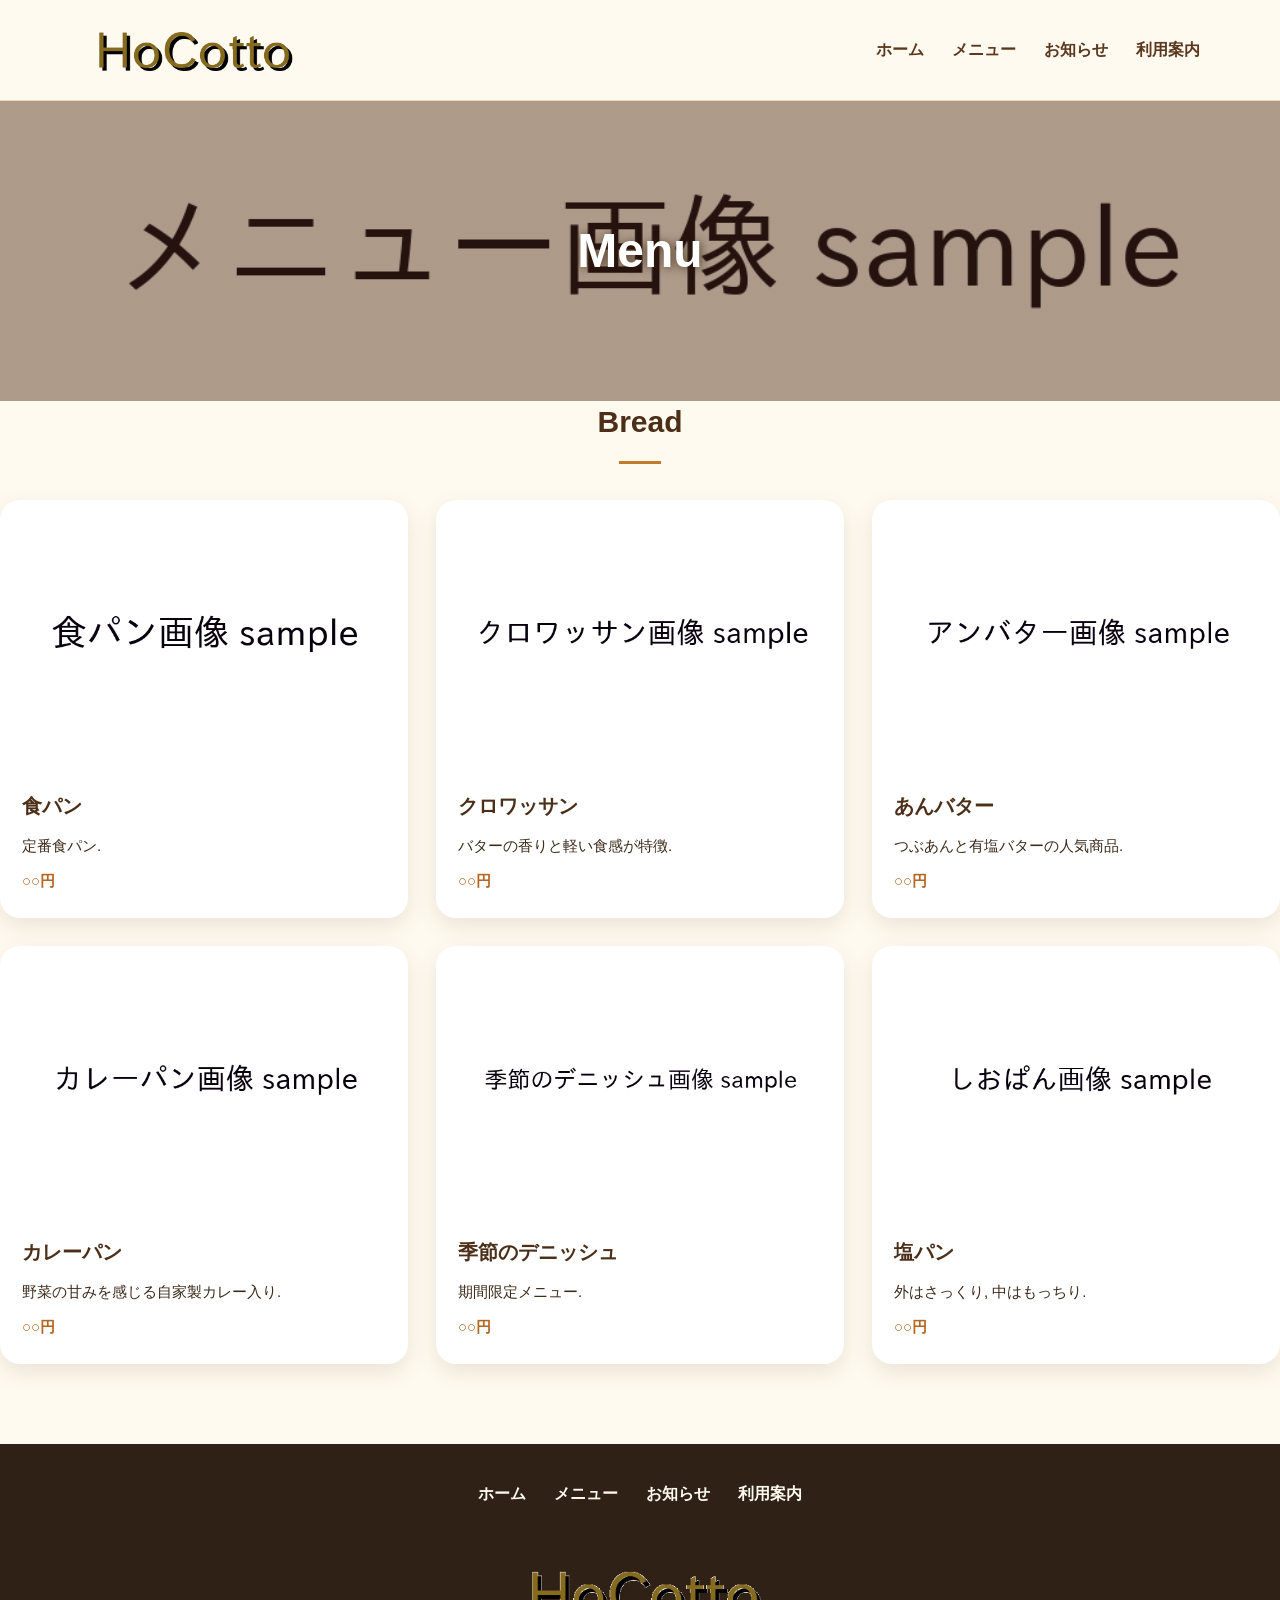
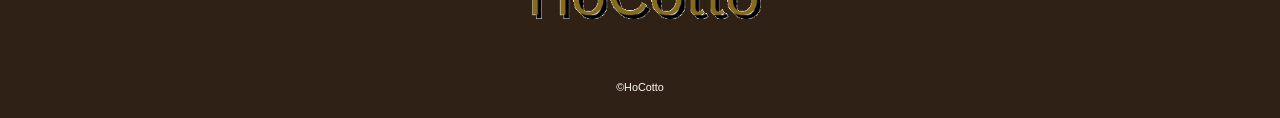
==== menu.html @ 26f9aa6a "Add files via upload" ====
<!DOCTYPE html>
<html>
    <head>
        <meta charset="UTF-8">
        
        <title>HoCotto メニュー</title>
        <meta name="description" content="HoCotto　メニューページ">
        <meta name="viewport" content="width=device-width">
        <link href="css/common.css" rel="stylesheet">
        <link href="css/menu.css" rel="stylesheet">
        <script src="js/toggle-menu.js"></script>
    </head>
    <body>
        
        <header class="header">
            <div class="header-inner">
                
                <a class="header-logo" href="index.html"><img src="images/common/logo.png" alt="こむぎ日和ベーカリー"></a>
                <button class="toggle-menu-button" aria-label="メニューを開く"></button>
                <div class="header-site-menu">
                    <nav class="site-menu">
                        <ul>
                            <li><a href="index.html">ホーム</a></li>
                            <li><a href="menu.html">メニュー</a></li>
                            <li><a href="news.html">お知らせ</a></li>
                            <li><a href="guide.html">利用案内</a></li>
                        </ul>
                    </nav>
                </div>
            </div>
        </header>
        <main class="main">
            
            <div class="title">
                <h1>Menu</h1>
            </div>
            
            <h2 class="section-title">Bread</h2>
            <ul class="menu-list">
                    
                <li>
                    <img src="images/menu/bread_shokupan.jpg" alt="食パン">
                    <div class="menu-text">
                        <h3>食パン</h3>
                        <p>定番食パン.</p>
                        <p class="price">○○円</p>
                    </div>
                </li>
                    
                <li>
                    <img src="images/menu/bread_croissant.jpg" alt="クロワッサン">
                    <div class="menu-text">
                        <h3>クロワッサン</h3>
                        <p>バターの香りと軽い食感が特徴.</p>
                        <p class="price">○○円</p>
                    </div>
                </li>
                    
                <li>
                    <img src="images/menu/bread_an_butter.jpg" alt="あんバター">
                    <div class="menu-text">
                        <h3>あんバター</h3>
                        <p>つぶあんと有塩バターの人気商品.</p>
                        <p class="price">○○円</p>
                    </div>
                </li>
                    
                <li>
                    <img src="images/menu/bread_curry.jpg" alt="カレーパン">
                    <div class="menu-text">
                        <h3>カレーパン</h3>
                        <p>野菜の甘みを感じる自家製カレー入り.</p>
                        <p class="price">○○円</p>
                    </div>
                </li>
                    
                <li>
                    <img src="images/menu/bread_seasonal_danish.jpg" alt="季節のデニッシュ">
                    <div class="menu-text">
                        <h3>季節のデニッシュ</h3>
                        <p>期間限定メニュー.</p>
                        <p class="price">○○円</p>
                    </div>
                </li>
                    
                <li>
                    <img src="images/menu/bread_salt_roll.jpg" alt="塩パン">
                    <div class="menu-text">
                        <h3>塩パン</h3>
                        <p>外はさっくり, 中はもっちり.</p>
                        <p class="price">○○円</p>
                    </div>
                </li>
            </ul>
            
        </main>
        <footer class="footer">
            
            <nav class="site-menu">
                <ul>
                    <li><a href="index.html">ホーム</a></li>
                    <li><a href="menu.html">メニュー</a></li>
                    <li><a href="news.html">お知らせ</a></li>
                    <li><a href="guide.html">利用案内</a></li>
                </ul>
            </nav>
            <a class="footer-logo" href="index.html"><img src="images/common/logo_footer.png" alt="ロゴ"></a>
            <p class="copyright"><small>&copy;HoCotto</small></p>
        </footer>
    </body>
</html>
---- css/common.css ----
@charset "utf-8";

*,
::before,
::after{
    padding: 0;
    margin: 0;
    box-sizing: border-box;
}

ul, ol{
    list-style: none;
}

a{
    color: inherit;
    text-decoration: none;
}

body{
    font-family: "Yu Gothic", "Hiragino Kaku Gothic ProN", sans-serif;
    font-size: 16px;
    color: #3b2a1a;
    line-height: 1.8;
    background-color: #fffaf0;
}

img{
    max-width: 100%;
    vertical-align: bottom;
}

.header{
    background-color: #fffaf0;
    border-bottom: 1px solid #ead8bc;
}

.header-inner{
    max-width: 1200px;
    height: 100px;
    margin-left: auto;
    margin-right: auto;
    padding-left: 40px;
    padding-right: 40px;
    display: flex;
    justify-content: space-between;
    align-items: center;
}

.header-logo{
    display: block;
    width: 220px;
}

.toggle-menu-button{
    display: none;
}

.site-menu ul{
    display: flex;
    gap: 28px;
}

.site-menu ul li a{
    font-weight: bold;
    color: #5b371d;
    transition: color 0.2s ease;
}

.site-menu ul li a:hover{
    color: #c47a2c;
}

.section-title{
    text-align: center;
    font-size: 30px;
    line-height: 1.4;
    color: #4c2f18;
}

.section-title::after{
    content: '';
    display: block;
    width: 42px;
    height: 3px;
    background-color: #c47a2c;
    margin: 18px auto 0;
}

.button-link{
    display: inline-block;
    min-width: 180px;
    padding: 12px 22px;
    border-radius: 999px;
    background-color: #8a4f24;
    color: #ffffff;
    font-weight: bold;
    text-align: center;
}
.button-link:hover{
    background-color: #c47a2c;
}

.footer{
    color: #fffaf0;
    background-color: #2f2116;
    padding-top: 36px;
    padding-bottom: 20px;
    display: flex;
    flex-direction: column;
    align-items: center;
    margin-top: 80px;
}

.footer .site-menu ul li a{
    color: #fffaf0;
}

.footer-logo{
    display: block;
    width: 260px;
    margin-top: 48px;
}

.copyright{
    font-size: 13px;
    margin-top: 44px;
}

@media(max-width: 800px){
    
    .header{
        position: fixed;
        top: 0;
        left: 0;
        right: 0;
        height: 58px;
        z-index: 10;
        box-shadow: 0 3px 8px rgba(0,0,0,0.12);
    }
    .header-inner{
        height: 100%;
        padding-left: 18px;
        padding-right: 18px;
        position: relative;
    }
    
    .header-logo{
        width: 150px;
    }
    
    .header-site-menu{
        position: absolute;
        top: 100%;
        left: 0;
        right: 0;
        color: #ffffff;
        background-color: #5b371d;
        padding-top: 28px;
        padding-bottom: 34px;
        display: none;
    }
    
    .header-site-menu.is-show{
        display: block;
    }
    
    .site-menu ul{
        display: block;
        text-align: center;
    }
    .site-menu ul li{
        margin-top: 16px;
    }
    .header-site-menu .site-menu ul li a{
        color: #ffffff;
    }
    
    .toggle-menu-button{
        display: block;
        width: 44px;
        height: 34px;
        background-image: url(../images/common/icon-menu.png);
        background-size: 50%;
        background-position: center;
        background-repeat: no-repeat;
        background-color: transparent;
        border: none;
        outline: none;
    }
    
    .main{
        padding-top: 58px;
    }
    .footer-logo{
        margin-top: 36px;
    }
    .copyright{
        margin-top: 34px;
    }
}
---- css/menu.css ----
@charset "utf-8";

.title{
    height: 300px;
    background-image: linear-gradient(rgba(74,39,14,0.45), rgba(74,39,14,0.45)), url(../images/menu/menu_main.jpg);
    background-repeat: no-repeat;
    background-position: center center;
    background-size: cover;
    display: flex;
    flex-direction: column;
    justify-content: center;
    align-items: center;
    color: #ffffff;
    text-shadow: 1px 1px 10px rgba(55,30,10,0.8);
}

.title h1{
    font-size: 48px;
    line-height: 1.2;
}


.menu-list{
    display: grid;
    grid-template-columns: repeat(3, 1fr);
    gap: 28px;
    margin-top: 36px;
}

.menu-list li{
    background-color: #ffffff;
    border-radius: 20px;
    overflow: hidden;
    box-shadow: 0 8px 22px rgba(93,55,25,0.12);
}

.menu-text{
    padding: 20px 22px 24px;
}
.menu-text h3{
    font-size: 20px;
    color: #4c2f18;
}
.menu-text p{
    font-size: 15px;
    margin-top: 8px;
}

.price{
    color: #b56622;
    font-weight: bold;
}



@media(max-width: 800px){
    .title{
        height: 230px;
    }
    .title h1{
        font-size: 38px;
    }
    .menu-list{
        grid-template-columns: 1fr;
    }
}
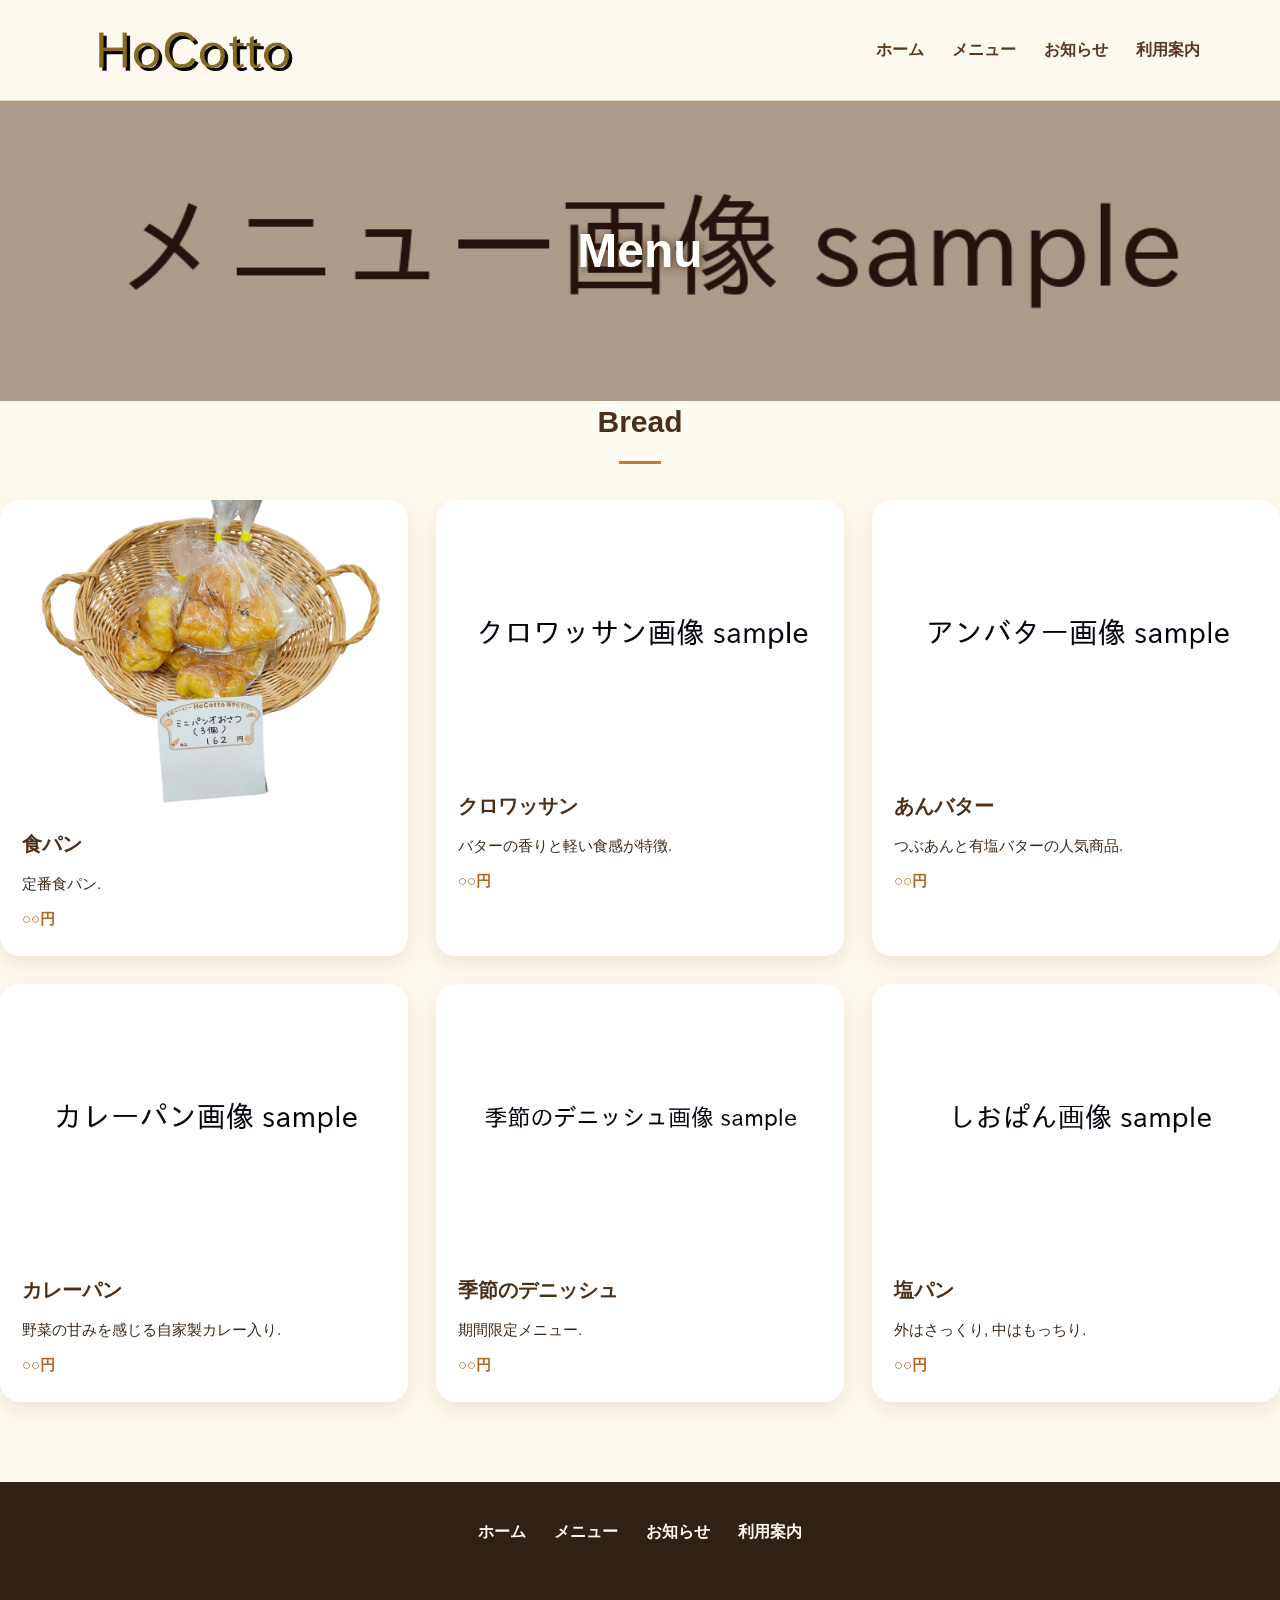
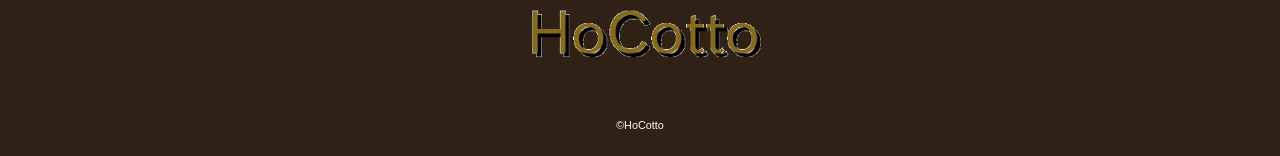
==== commit feaede94: "変更第3回目 alt = "ロゴ" ミニパンオおさつ" ====
--- a/menu.html
+++ b/menu.html
@@ -15,7 +15,7 @@
         <header class="header">
             <div class="header-inner">
                 
-                <a class="header-logo" href="index.html"><img src="images/common/logo.png" alt="こむぎ日和ベーカリー"></a>
+                <a class="header-logo" href="index.html"><img src="images/common/logo.png" alt="ロゴ"></a>
                 <button class="toggle-menu-button" aria-label="メニューを開く"></button>
                 <div class="header-site-menu">
                     <nav class="site-menu">
@@ -39,7 +39,7 @@
             <ul class="menu-list">
                     
                 <li>
-                    <img src="images/menu/bread_shokupan.jpg" alt="食パン">
+                    <img src="images/menu/ミニパンオおさつ.png" alt="食パン">
                     <div class="menu-text">
                         <h3>食パン</h3>
                         <p>定番食パン.</p>
--- a/css/common.css
+++ b/css/common.css
@@ -85,20 +85,6 @@
     height: 3px;
     background-color: #c47a2c;
     margin: 18px auto 0;
-}
-
-.button-link{
-    display: inline-block;
-    min-width: 180px;
-    padding: 12px 22px;
-    border-radius: 999px;
-    background-color: #8a4f24;
-    color: #ffffff;
-    font-weight: bold;
-    text-align: center;
-}
-.button-link:hover{
-    background-color: #c47a2c;
 }
 
 .footer{
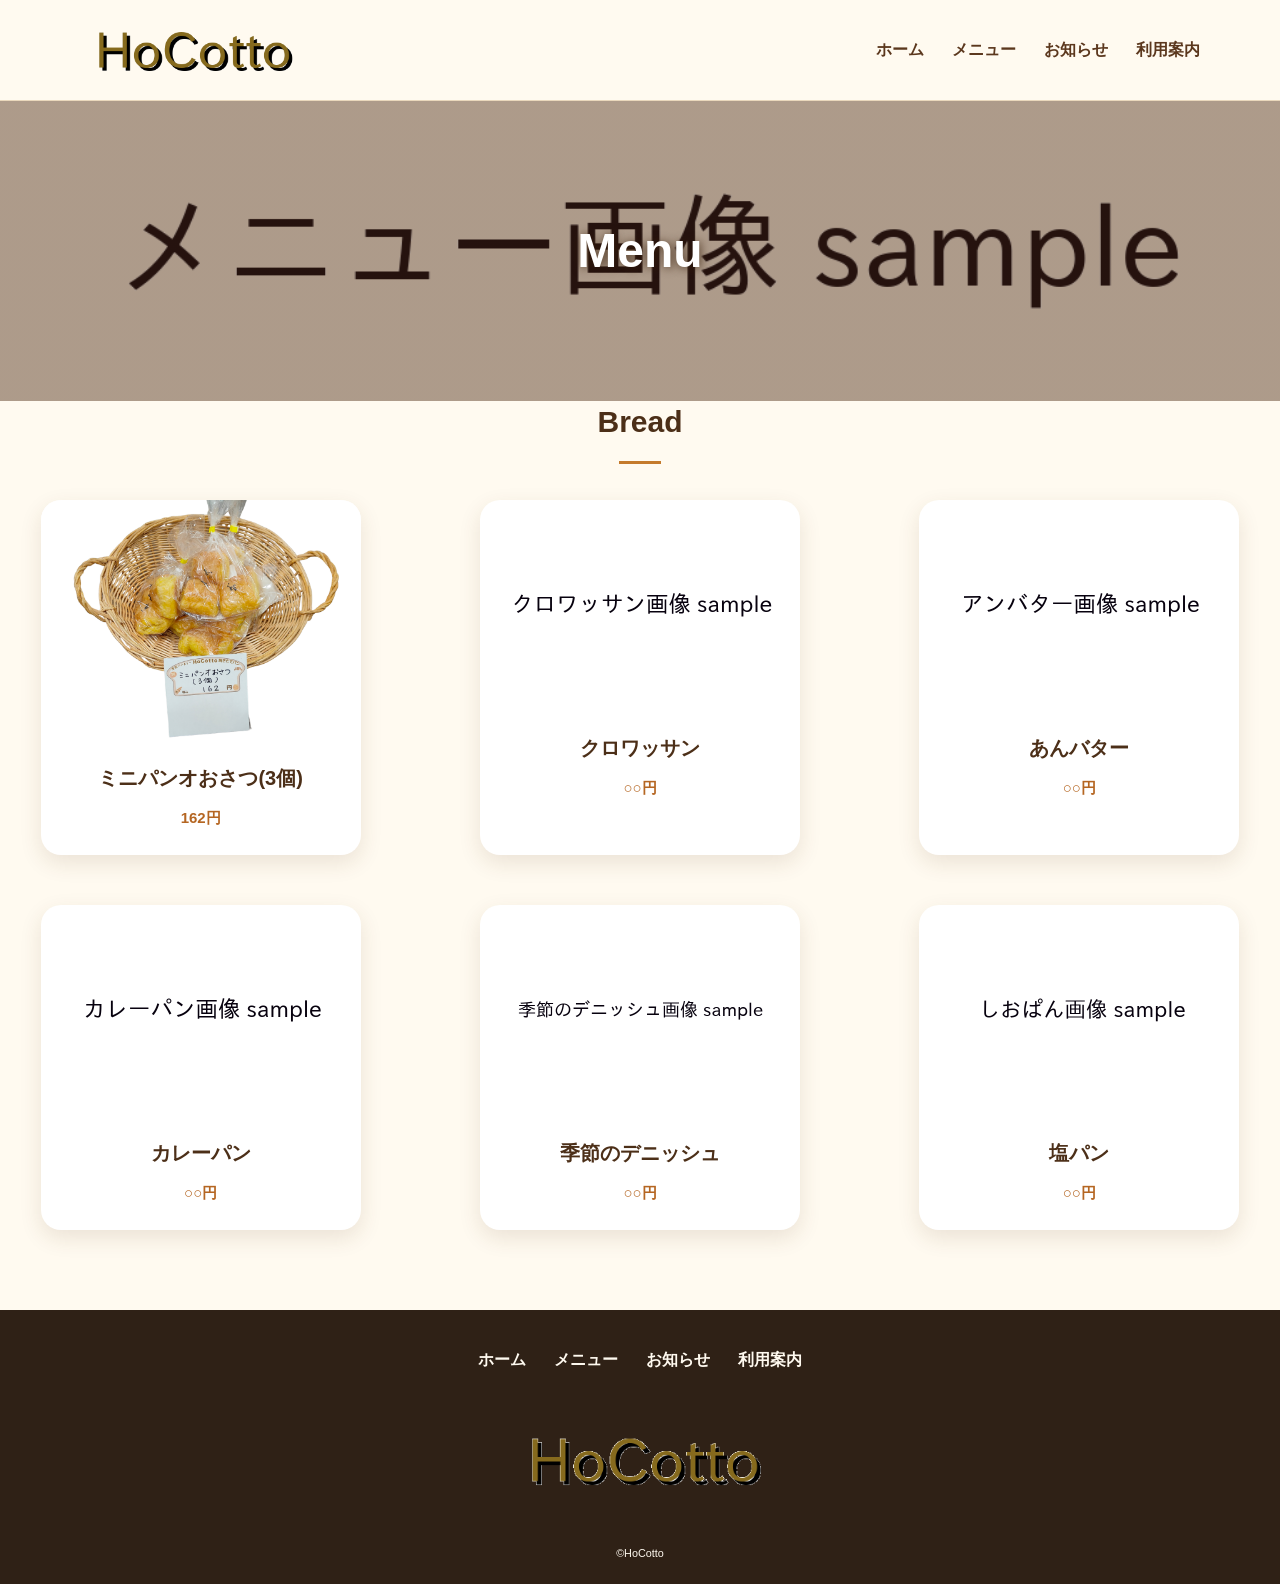
==== commit 87c02c72: "変更第4弾 menuのcss menuのhtml" ====
--- a/menu.html
+++ b/menu.html
@@ -41,9 +41,8 @@
                 <li>
                     <img src="images/menu/ミニパンオおさつ.png" alt="食パン">
                     <div class="menu-text">
-                        <h3>食パン</h3>
-                        <p>定番食パン.</p>
-                        <p class="price">○○円</p>
+                        <h3>ミニパンオおさつ(3個)</h3>
+                        <p class="price">162円</p>
                     </div>
                 </li>
                     
@@ -51,7 +50,6 @@
                     <img src="images/menu/bread_croissant.jpg" alt="クロワッサン">
                     <div class="menu-text">
                         <h3>クロワッサン</h3>
-                        <p>バターの香りと軽い食感が特徴.</p>
                         <p class="price">○○円</p>
                     </div>
                 </li>
@@ -60,7 +58,6 @@
                     <img src="images/menu/bread_an_butter.jpg" alt="あんバター">
                     <div class="menu-text">
                         <h3>あんバター</h3>
-                        <p>つぶあんと有塩バターの人気商品.</p>
                         <p class="price">○○円</p>
                     </div>
                 </li>
@@ -69,7 +66,6 @@
                     <img src="images/menu/bread_curry.jpg" alt="カレーパン">
                     <div class="menu-text">
                         <h3>カレーパン</h3>
-                        <p>野菜の甘みを感じる自家製カレー入り.</p>
                         <p class="price">○○円</p>
                     </div>
                 </li>
@@ -78,7 +74,6 @@
                     <img src="images/menu/bread_seasonal_danish.jpg" alt="季節のデニッシュ">
                     <div class="menu-text">
                         <h3>季節のデニッシュ</h3>
-                        <p>期間限定メニュー.</p>
                         <p class="price">○○円</p>
                     </div>
                 </li>
@@ -87,7 +82,6 @@
                     <img src="images/menu/bread_salt_roll.jpg" alt="塩パン">
                     <div class="menu-text">
                         <h3>塩パン</h3>
-                        <p>外はさっくり, 中はもっちり.</p>
                         <p class="price">○○円</p>
                     </div>
                 </li>
--- a/css/menu.css
+++ b/css/menu.css
@@ -23,7 +23,7 @@
 .menu-list{
     display: grid;
     grid-template-columns: repeat(3, 1fr);
-    gap: 28px;
+    gap: 50px 38px;
     margin-top: 36px;
 }
 
@@ -32,16 +32,22 @@
     border-radius: 20px;
     overflow: hidden;
     box-shadow: 0 8px 22px rgba(93,55,25,0.12);
+    max-width: 320px;    
+    margin: 0 auto;    
+    width: 100%;
 }
 
 .menu-text{
+    text-align: center;
     padding: 20px 22px 24px;
 }
 .menu-text h3{
+    text-align: center;
     font-size: 20px;
     color: #4c2f18;
 }
 .menu-text p{
+    text-align: center;
     font-size: 15px;
     margin-top: 8px;
 }
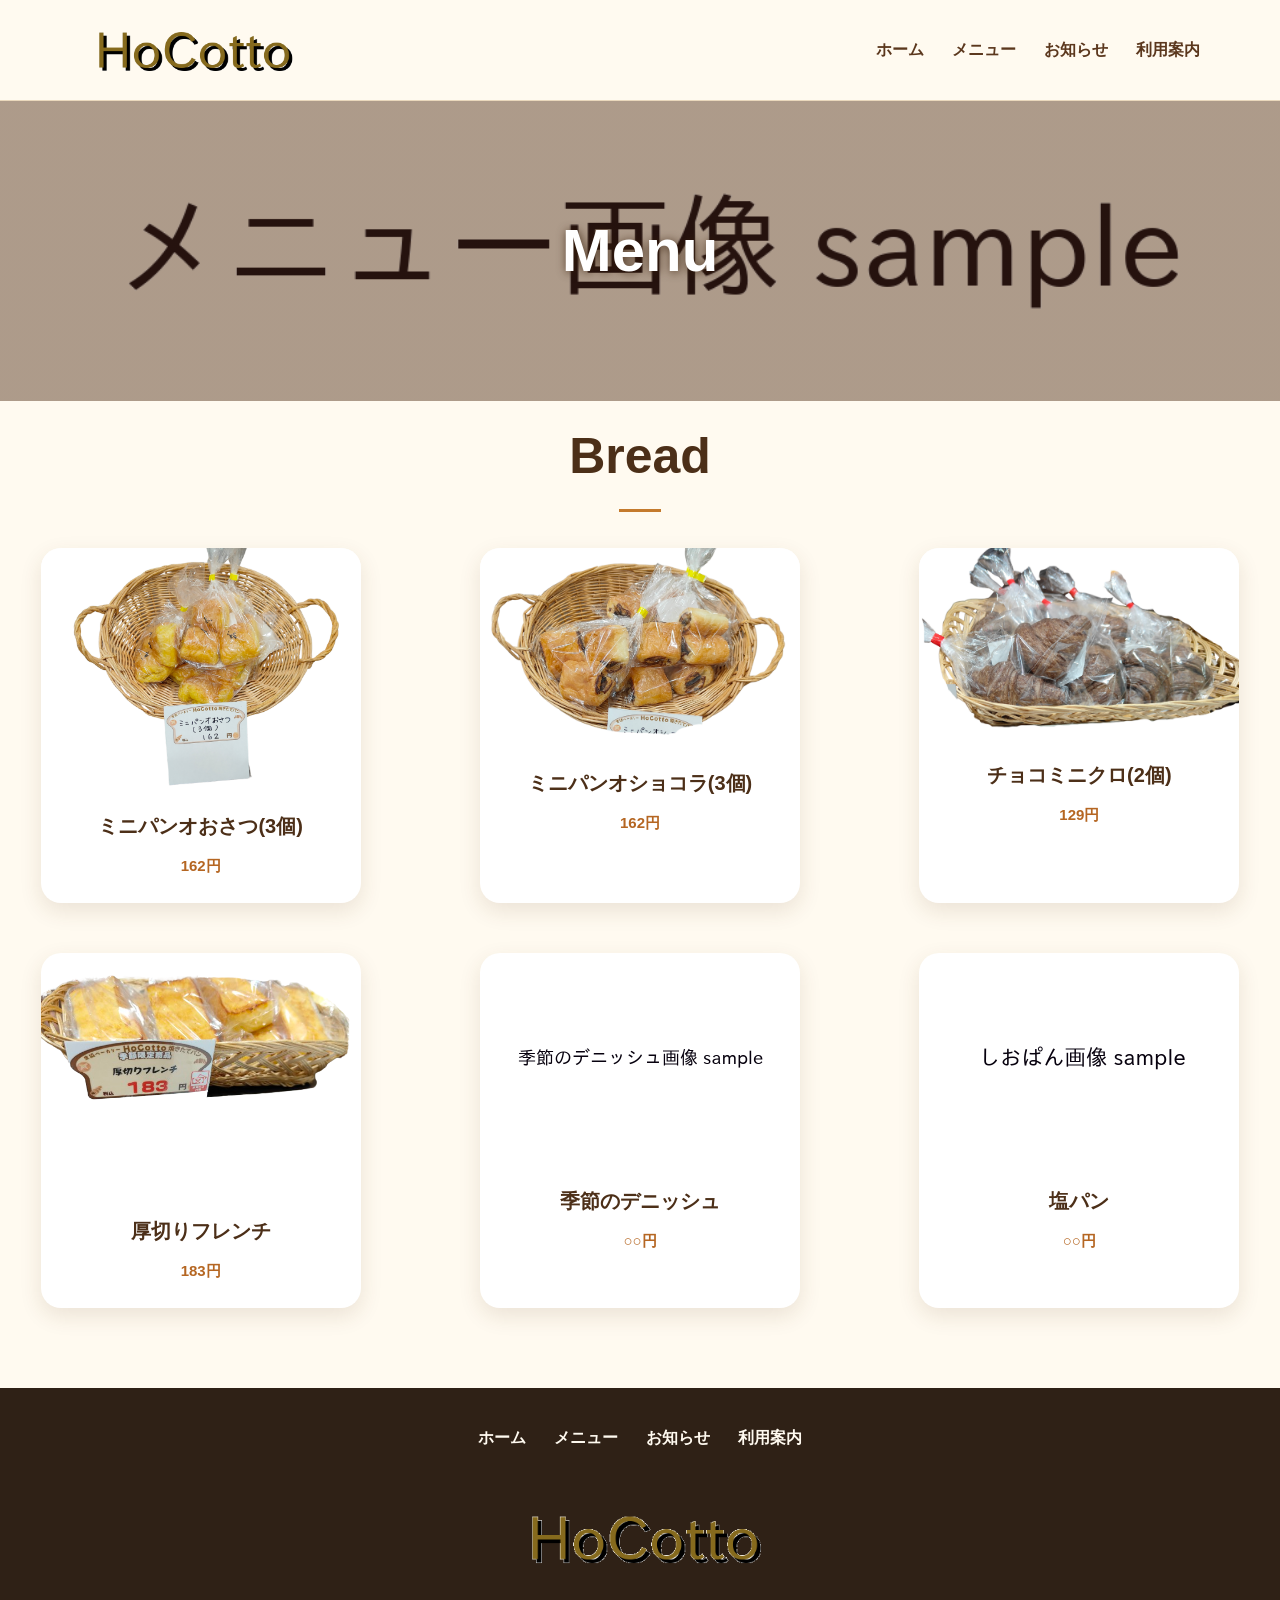
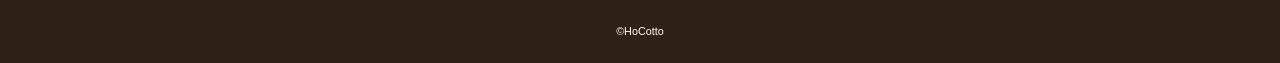
==== commit 87e55907: "変更第5弾 いろいろ" ====
--- a/menu.html
+++ b/menu.html
@@ -39,7 +39,7 @@
             <ul class="menu-list">
                     
                 <li>
-                    <img src="images/menu/ミニパンオおさつ.png" alt="食パン">
+                    <img src="images/menu/ミニパンオおさつ.png" alt="ミニパンオおさつ">
                     <div class="menu-text">
                         <h3>ミニパンオおさつ(3個)</h3>
                         <p class="price">162円</p>
@@ -47,26 +47,26 @@
                 </li>
                     
                 <li>
-                    <img src="images/menu/bread_croissant.jpg" alt="クロワッサン">
+                    <img src="images/menu/ミニパンオショコラ.png" alt="ミニパンオショコラ">
                     <div class="menu-text">
-                        <h3>クロワッサン</h3>
-                        <p class="price">○○円</p>
+                        <h3>ミニパンオショコラ(3個)</h3>
+                        <p class="price">162円</p>
                     </div>
                 </li>
                     
                 <li>
-                    <img src="images/menu/bread_an_butter.jpg" alt="あんバター">
+                    <img src="images/menu/チョコミニクロ.png" alt="チョコミニクロ">
                     <div class="menu-text">
-                        <h3>あんバター</h3>
-                        <p class="price">○○円</p>
+                        <h3>チョコミニクロ(2個)</h3>
+                        <p class="price">129円</p>
                     </div>
                 </li>
                     
                 <li>
-                    <img src="images/menu/bread_curry.jpg" alt="カレーパン">
+                    <img src="images/menu/厚切りフレンチ.png" alt="厚切りフレンチ">
                     <div class="menu-text">
-                        <h3>カレーパン</h3>
-                        <p class="price">○○円</p>
+                        <h3>厚切りフレンチ</h3>
+                        <p class="price">183円</p>
                     </div>
                 </li>
                     
--- a/css/menu.css
+++ b/css/menu.css
@@ -15,10 +15,15 @@
 }
 
 .title h1{
-    font-size: 48px;
+    font-size: 60px;
     line-height: 1.2;
 }
 
+.section-title{
+    font-size: 50px;
+    margin-top: 20px;
+
+}
 
 .menu-list{
     display: grid;
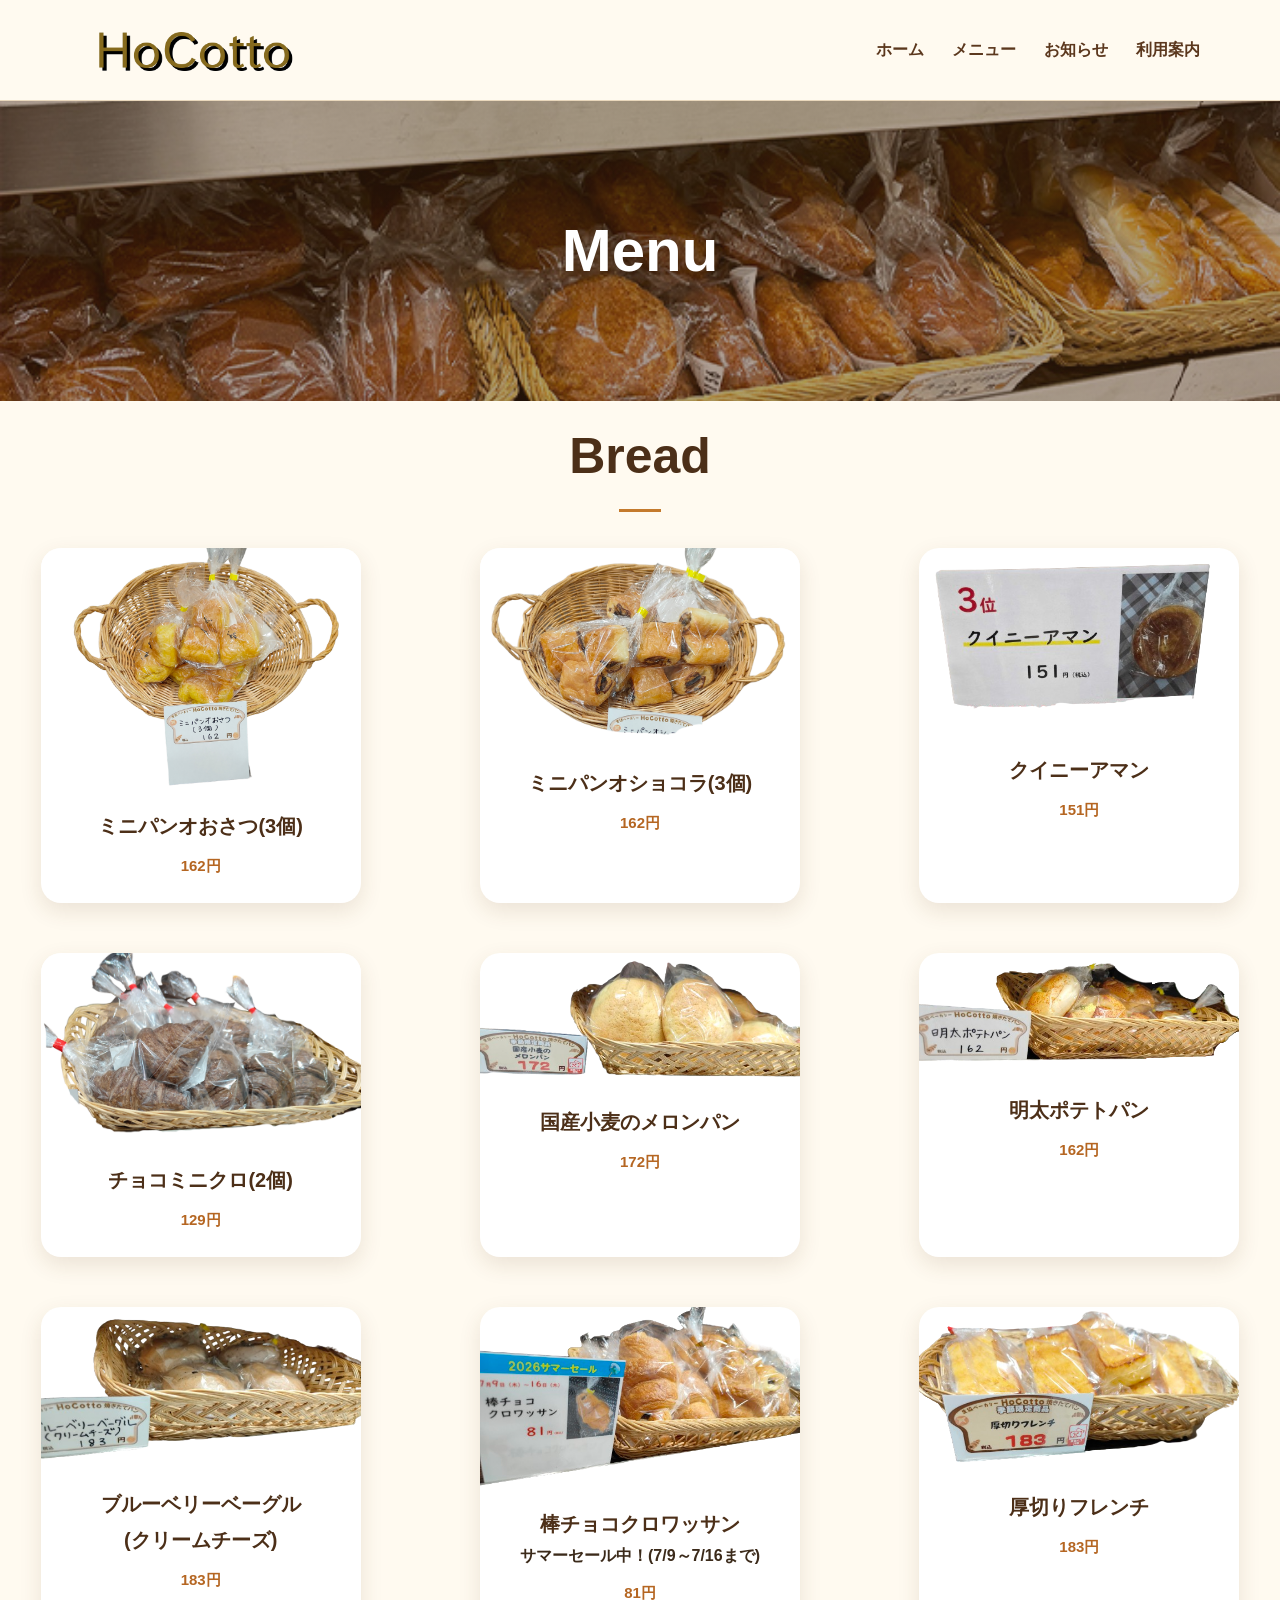
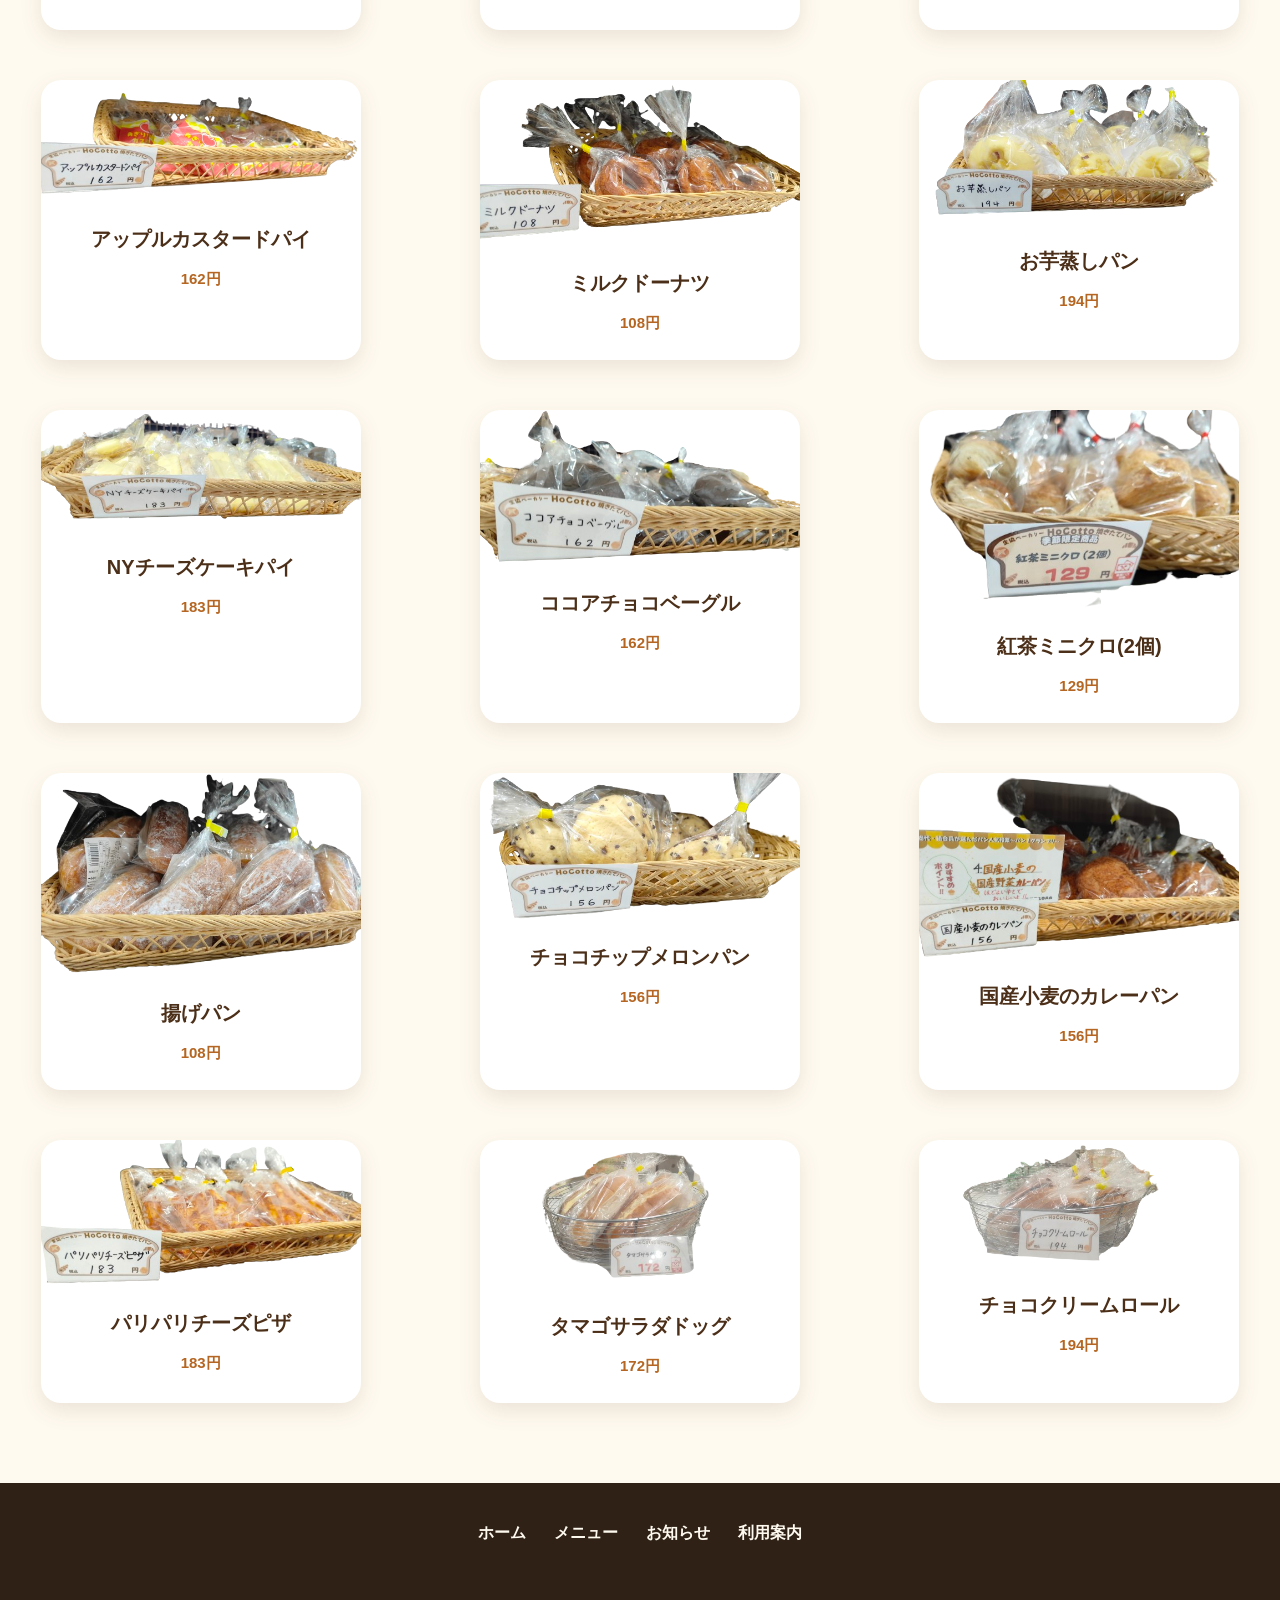
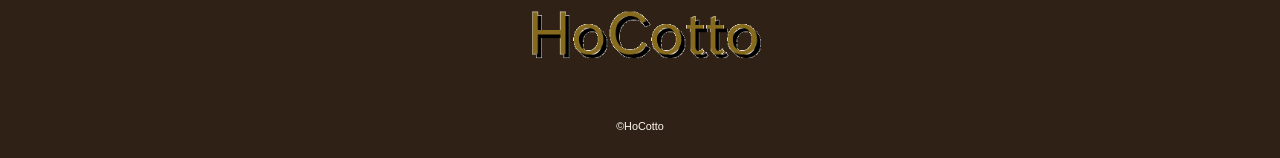
==== commit 2f7e6770: "変更第６弾 menu増やした" ====
--- a/menu.html
+++ b/menu.html
@@ -53,6 +53,14 @@
                         <p class="price">162円</p>
                     </div>
                 </li>
+
+                <li>
+                    <img src="images/menu/クイニーアマン.png" alt="クイニーアマン">
+                    <div class="menu-text">
+                        <h3>クイニーアマン</h3>
+                        <p class="price">151円</p>
+                    </div>
+                </li>
                     
                 <li>
                     <img src="images/menu/チョコミニクロ.png" alt="チョコミニクロ">
@@ -63,28 +71,144 @@
                 </li>
                     
                 <li>
-                    <img src="images/menu/厚切りフレンチ.png" alt="厚切りフレンチ">
+                    <img src="images/menu/国産小麦のメロンパン_ver2.0.png" alt="国産小麦のメロンパン">
+                    <div class="menu-text">
+                        <h3>国産小麦のメロンパン</h3>
+                        <p class="price">172円</p>
+                    </div>
+                </li>
+                    
+                <li>
+                    <img src="images/menu/明太ポテトパン_ver2.0.png" alt="明太ポテトパン">
+                    <div class="menu-text">
+                        <h3>明太ポテトパン</h3>
+                        <p class="price">162円</p>
+                    </div>
+                </li>
+
+                <li>
+                    <img src="images/menu/ブルーベリーベーグル_ver2.0.png" alt="ブルーベリーベーグル">
+                    <div class="menu-text">
+                        <h3>ブルーベリーベーグル</h3>
+                        <h3>(クリームチーズ)</h3>
+                        <p class="price">183円</p>
+                    </div>
+                </li>
+
+                <li>
+                    <img src="images/menu/棒チョコクロワッサン_ver2.0.png" alt="棒チョコクロワッサン">
+                    <div class="menu-text">
+                        <h3>棒チョコクロワッサン</h3>
+                        <h4>サマーセール中！(7/9～7/16まで)</h4>
+                        <p class="price">81円</p>
+                    </div>
+                </li>
+
+                <li>
+                    <img src="images/menu/厚切りフレンチ_ver2.0.png" alt="厚切りフレンチ">
                     <div class="menu-text">
                         <h3>厚切りフレンチ</h3>
                         <p class="price">183円</p>
                     </div>
                 </li>
-                    
-                <li>
-                    <img src="images/menu/bread_seasonal_danish.jpg" alt="季節のデニッシュ">
-                    <div class="menu-text">
-                        <h3>季節のデニッシュ</h3>
-                        <p class="price">○○円</p>
-                    </div>
-                </li>
-                    
-                <li>
-                    <img src="images/menu/bread_salt_roll.jpg" alt="塩パン">
-                    <div class="menu-text">
-                        <h3>塩パン</h3>
-                        <p class="price">○○円</p>
-                    </div>
-                </li>
+
+                <li>
+                    <img src="images/menu/アップルカスタードパイ_ver2.0.png" alt="アップルカスタードパイ">
+                    <div class="menu-text">
+                        <h3>アップルカスタードパイ</h3>
+                        <p class="price">162円</p>
+                    </div>
+                </li>
+
+                <li>
+                    <img src="images/menu/ミルクドーナツ_ver2.0.png" alt="ミルクドーナツ">
+                    <div class="menu-text">
+                        <h3>ミルクドーナツ</h3>
+                        <p class="price">108円</p>
+                    </div>
+                </li>
+
+                <li>
+                    <img src="images/menu/お芋蒸しパン.png" alt="お芋蒸しパン">
+                    <div class="menu-text">
+                        <h3>お芋蒸しパン</h3>
+                        <p class="price">194円</p>
+                    </div>
+                </li>
+
+                <li>
+                    <img src="images/menu/NYチーズケーキパイ.png" alt="NYチーズケーキパイ">
+                    <div class="menu-text">
+                        <h3>NYチーズケーキパイ</h3>
+                        <p class="price">183円</p>
+                    </div>
+                </li>
+
+                <li>
+                    <img src="images/menu/ココアチョコベーグル.png" alt="ココアチョコベーグル">
+                    <div class="menu-text">
+                        <h3>ココアチョコベーグル</h3>
+                        <p class="price">162円</p>
+                    </div>
+                </li>
+
+                <li>
+                    <img src="images/menu/紅茶ミニクロ.png" alt="紅茶ミニクロ">
+                    <div class="menu-text">
+                        <h3>紅茶ミニクロ(2個)</h3>
+                        <p class="price">129円</p>
+                    </div>
+                </li>
+
+                <li>
+                    <img src="images/menu/揚げパン.png" alt="揚げパン">
+                    <div class="menu-text">
+                        <h3>揚げパン</h3>
+                        <p class="price">108円</p>
+                    </div>
+                </li>
+
+                <li>
+                    <img src="images/menu/チョコチップメロンパン.png" alt="チョコチップメロンパン">
+                    <div class="menu-text">
+                        <h3>チョコチップメロンパン</h3>
+                        <p class="price">156円</p>
+                    </div>
+                </li>
+
+                <li>
+                    <img src="images/menu/国産小麦のカレーパン.png" alt="国産小麦のカレーパン">
+                    <div class="menu-text">
+                        <h3>国産小麦のカレーパン</h3>
+                        <p class="price">156円</p>
+                    </div>
+                </li>
+
+                <li>
+                    <img src="images/menu/パリパリチーズピザ.png" alt="パリパリチーズピザ">
+                    <div class="menu-text">
+                        <h3>パリパリチーズピザ</h3>
+                        <p class="price">183円</p>
+                    </div>
+                </li>
+
+                <li>
+                    <img src="images/menu/タマゴサラダドッグ.png" alt="タマゴサラダドッグ">
+                    <div class="menu-text">
+                        <h3>タマゴサラダドッグ</h3>
+                        <p class="price">172円</p>
+                    </div>
+                </li>
+
+                <li>
+                    <img src="images/menu/チョコクリームロール.png" alt="チョコクリームロール">
+                    <div class="menu-text">
+                        <h3>チョコクリームロール</h3>
+                        <p class="price">194円</p>
+                    </div>
+                </li>
+
+
             </ul>
             
         </main>
--- a/css/menu.css
+++ b/css/menu.css
@@ -2,7 +2,7 @@
 
 .title{
     height: 300px;
-    background-image: linear-gradient(rgba(74,39,14,0.45), rgba(74,39,14,0.45)), url(../images/menu/menu_main.jpg);
+    background-image: linear-gradient(rgba(74,39,14,0.45), rgba(74,39,14,0.45)), url(../images/menu/mainpicture.jpg);
     background-repeat: no-repeat;
     background-position: center center;
     background-size: cover;
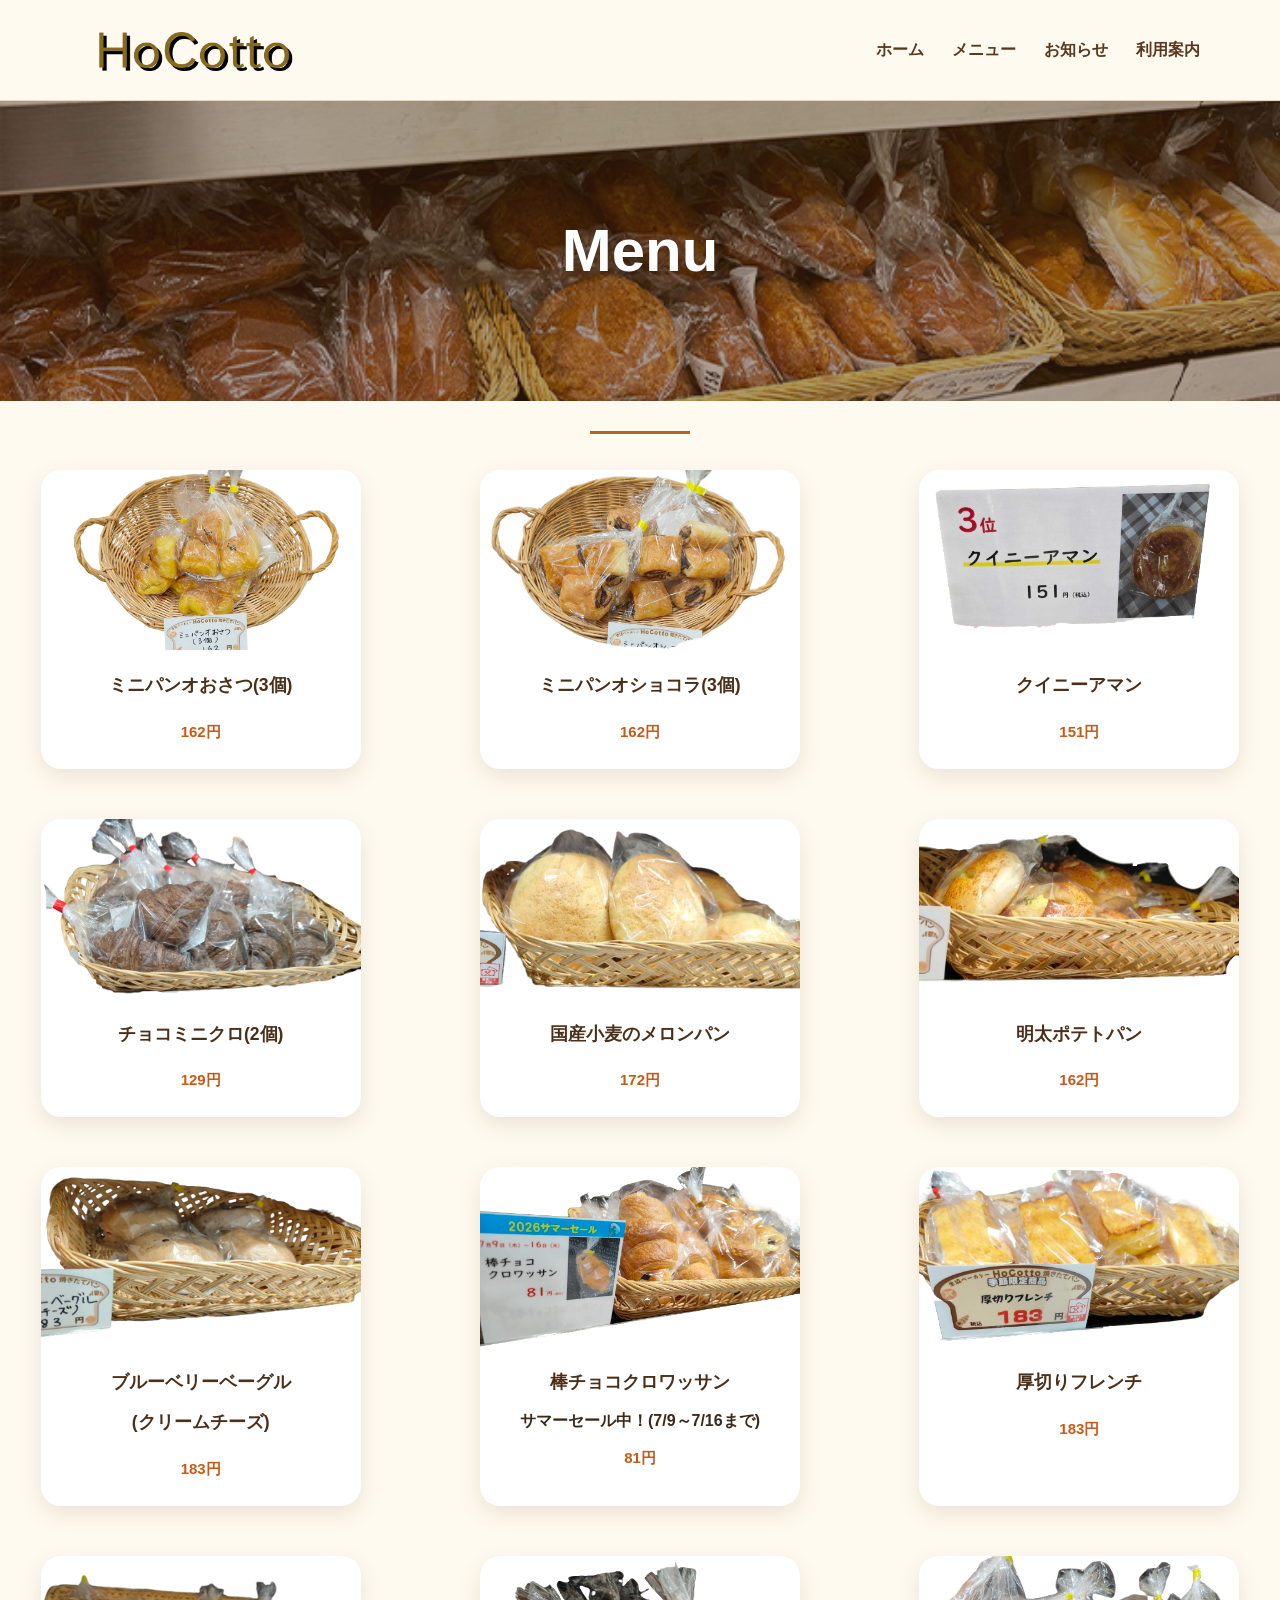
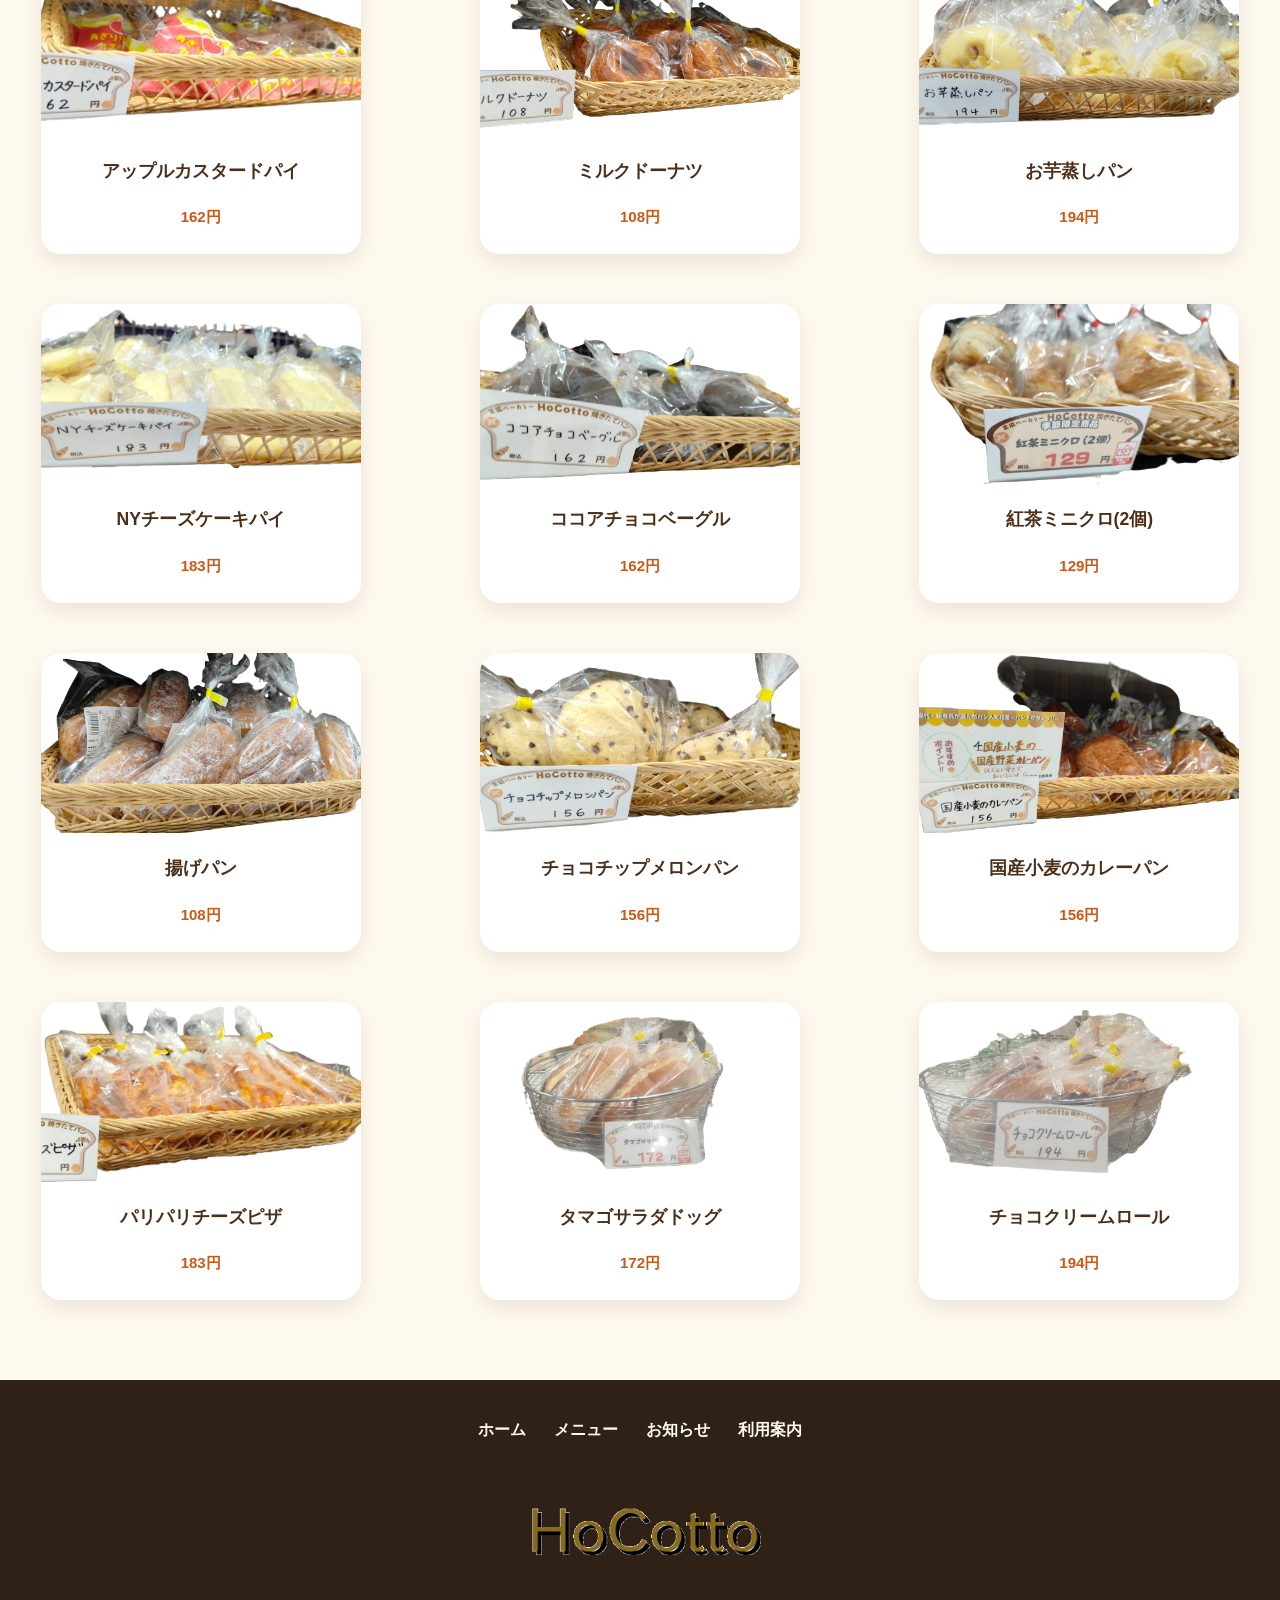
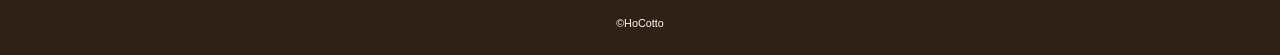
==== commit 5c55c7f1: "変更第7弾 おそらくmenuの完成形" ====
--- a/menu.html
+++ b/menu.html
@@ -35,11 +35,12 @@
                 <h1>Menu</h1>
             </div>
             
-            <h2 class="section-title">Bread</h2>
+            <hr class="orange-line">
+            
             <ul class="menu-list">
                     
                 <li>
-                    <img src="images/menu/ミニパンオおさつ.png" alt="ミニパンオおさつ">
+                    <img src="images/menu/ミニパンオおさつ_ver2.0.png" alt="ミニパンオおさつ">
                     <div class="menu-text">
                         <h3>ミニパンオおさつ(3個)</h3>
                         <p class="price">162円</p>
@@ -71,7 +72,7 @@
                 </li>
                     
                 <li>
-                    <img src="images/menu/国産小麦のメロンパン_ver2.0.png" alt="国産小麦のメロンパン">
+                    <img src="images/menu/国産小麦のメロンパン_ver3.0.png" alt="国産小麦のメロンパン">
                     <div class="menu-text">
                         <h3>国産小麦のメロンパン</h3>
                         <p class="price">172円</p>
@@ -79,7 +80,7 @@
                 </li>
                     
                 <li>
-                    <img src="images/menu/明太ポテトパン_ver2.0.png" alt="明太ポテトパン">
+                    <img src="images/menu/明太ポテトパン_ver3.0.png" alt="明太ポテトパン">
                     <div class="menu-text">
                         <h3>明太ポテトパン</h3>
                         <p class="price">162円</p>
@@ -87,7 +88,7 @@
                 </li>
 
                 <li>
-                    <img src="images/menu/ブルーベリーベーグル_ver2.0.png" alt="ブルーベリーベーグル">
+                    <img src="images/menu/ブルーベリーベーグル_ver3.0.png" alt="ブルーベリーベーグル">
                     <div class="menu-text">
                         <h3>ブルーベリーベーグル</h3>
                         <h3>(クリームチーズ)</h3>
@@ -105,7 +106,7 @@
                 </li>
 
                 <li>
-                    <img src="images/menu/厚切りフレンチ_ver2.0.png" alt="厚切りフレンチ">
+                    <img src="images/menu/厚切りフレンチ_ver5.0.png" alt="厚切りフレンチ">
                     <div class="menu-text">
                         <h3>厚切りフレンチ</h3>
                         <p class="price">183円</p>
@@ -185,7 +186,7 @@
                 </li>
 
                 <li>
-                    <img src="images/menu/パリパリチーズピザ.png" alt="パリパリチーズピザ">
+                    <img src="images/menu/パリパリチーズピザ_ver2.0.png" alt="パリパリチーズピザ">
                     <div class="menu-text">
                         <h3>パリパリチーズピザ</h3>
                         <p class="price">183円</p>
--- a/css/menu.css
+++ b/css/menu.css
@@ -19,10 +19,12 @@
     line-height: 1.2;
 }
 
-.section-title{
-    font-size: 50px;
-    margin-top: 20px;
-
+.orange-line {
+    border: none;             
+    height: 3px;             
+    background-color: #b56622; 
+    width: 100px;             
+    margin: 30px auto;        
 }
 
 .menu-list{
@@ -40,17 +42,40 @@
     max-width: 320px;    
     margin: 0 auto;    
     width: 100%;
+    display: flex;
+    flex-direction: column;
+    height: 100%;
+}
+
+.menu-list li img {
+    width: 100%;        
+    height: 180px;      
+    object-fit: cover; 
 }
 
 .menu-text{
     text-align: center;
     padding: 20px 22px 24px;
+    display: flex;
+    flex-direction: column;
+    flex-grow: 1;
+    margin-top: auto;
 }
+
 .menu-text h3{
     text-align: center;
     font-size: 20px;
     color: #4c2f18;
+    font-size: 1.1rem;
+    margin: 0 0 8px 0;
 }
+
+.menu-text .price {  
+    font-weight: bold;
+    color: #c85a17;    
+    margin-bottom: 0;
+}
+
 .menu-text p{
     text-align: center;
     font-size: 15px;
@@ -61,8 +86,6 @@
     color: #b56622;
     font-weight: bold;
 }
-
-
 
 @media(max-width: 800px){
     .title{
